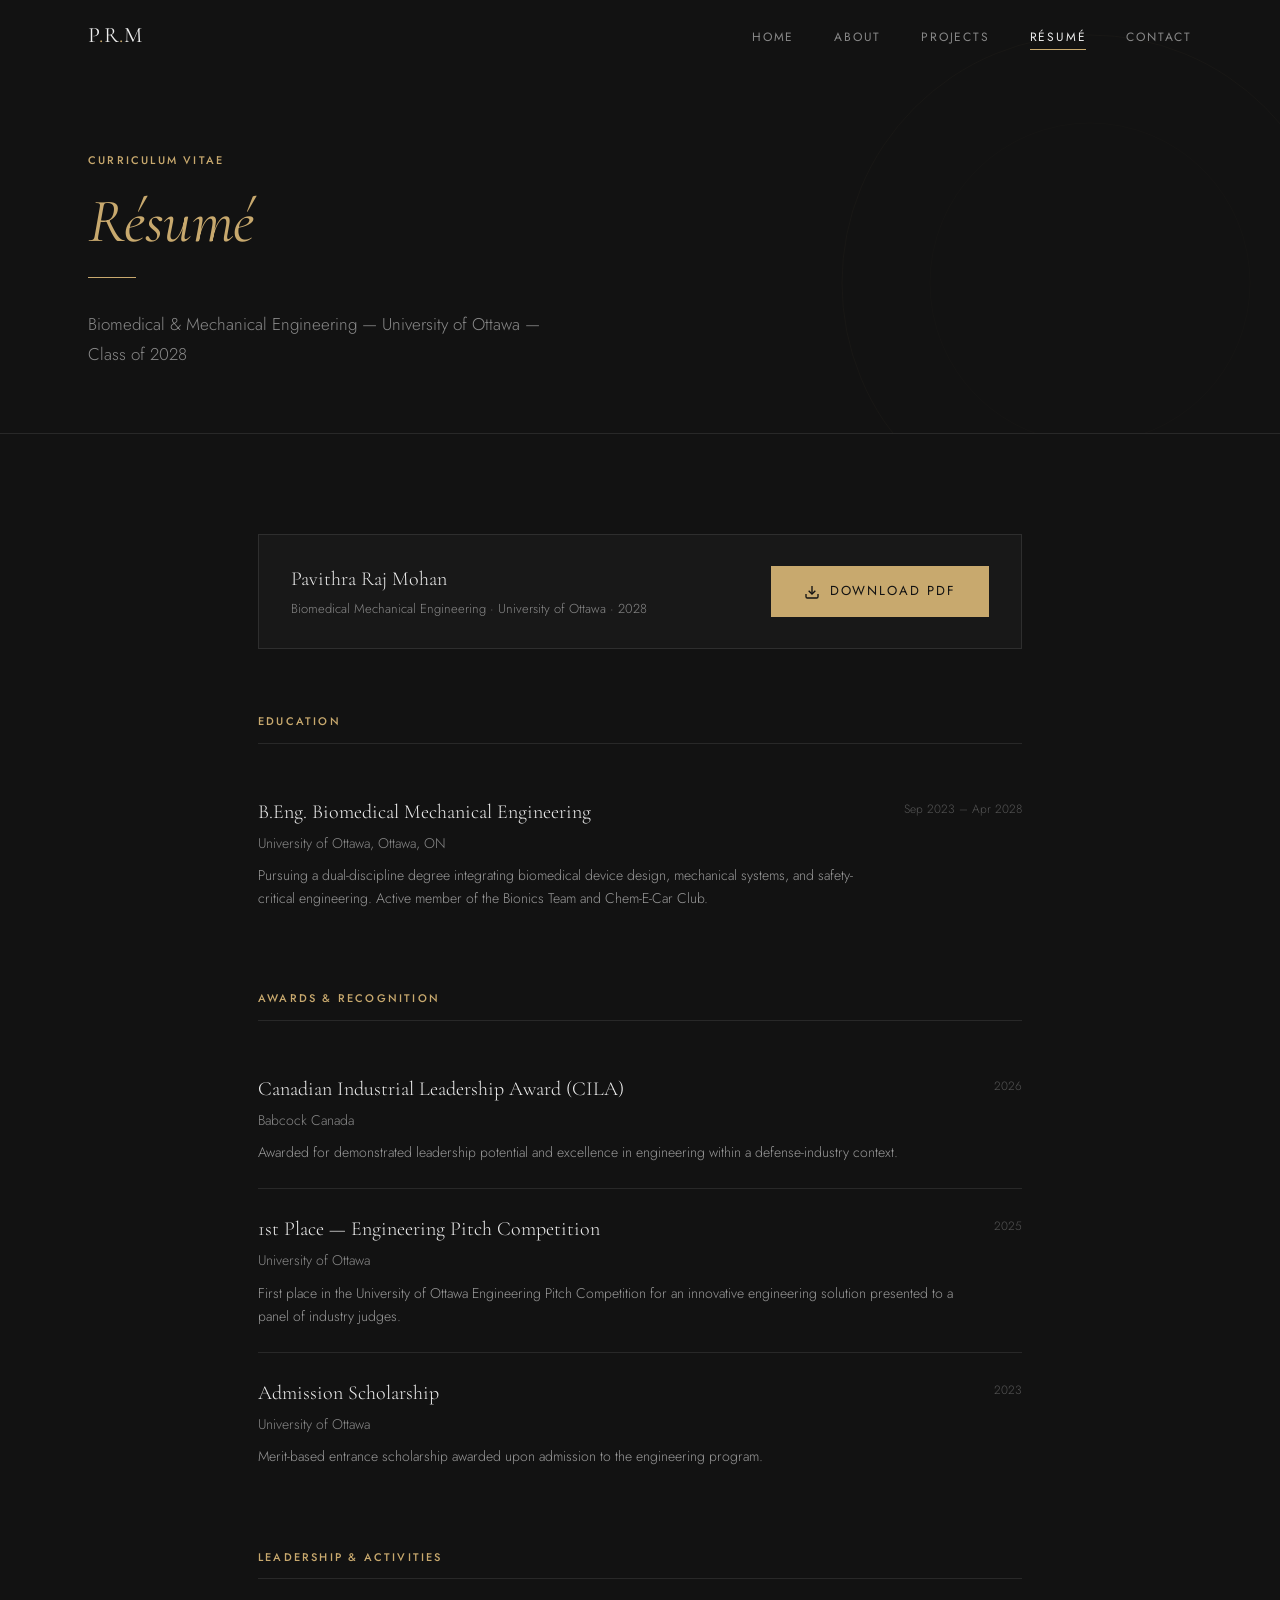
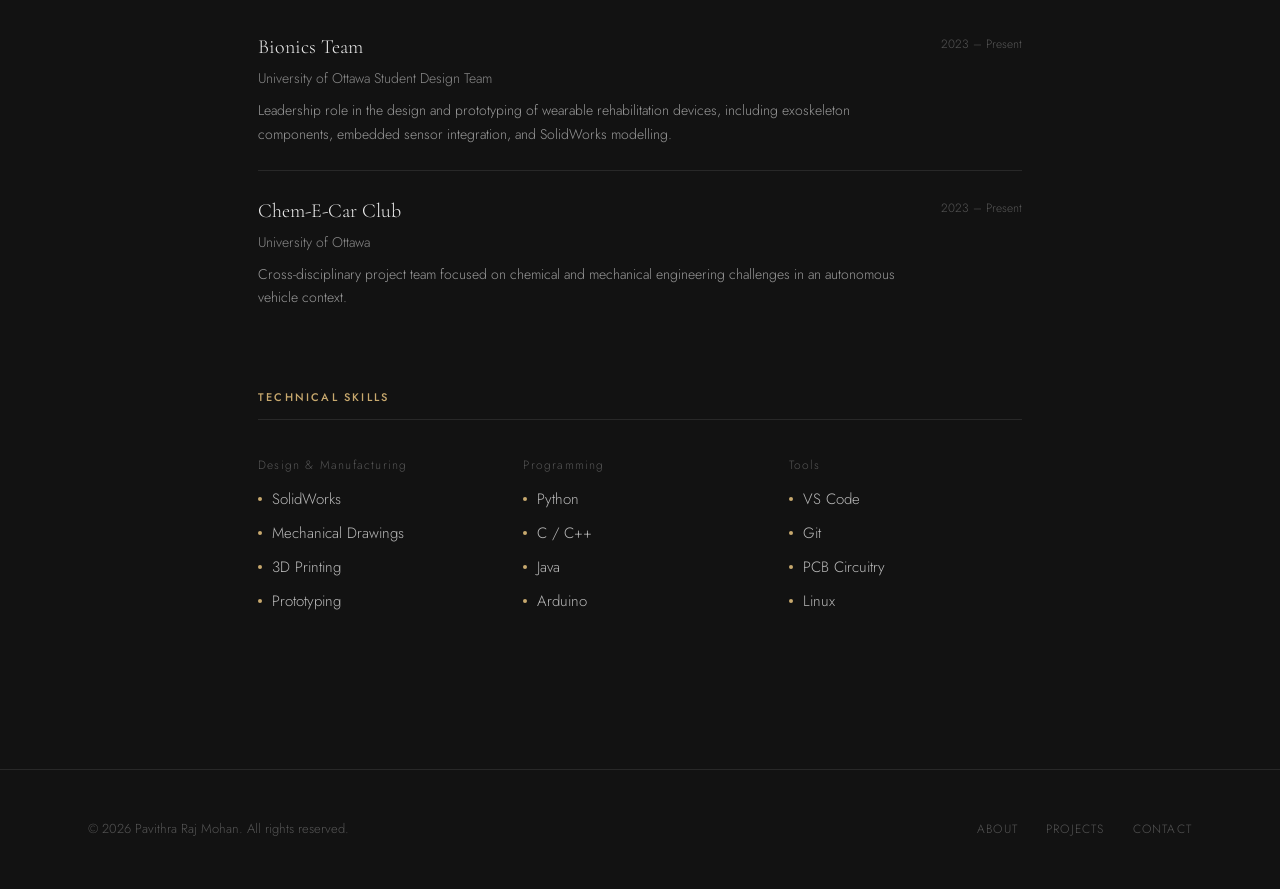
==== resume.html @ a262b807 "Initial portfolio upload" ====
<!DOCTYPE html>
<html lang="en">
<head>
  <meta charset="UTF-8" />
  <meta name="viewport" content="width=device-width, initial-scale=1.0" />
  <title>Résumé — Pavithra Raj Mohan</title>
  <meta name="description" content="Academic and professional résumé of Pavithra Raj Mohan, Biomedical Mechanical Engineering student." />
  <link rel="stylesheet" href="css/style.css" />
</head>
<body>

  <!-- ── Navigation ───────────────────────────────────────── -->
  <nav id="navbar">
    <div class="container nav-inner">
      <a href="index.html" class="nav-logo">P<span>.</span>R<span>.</span>M</a>
      <ul class="nav-links">
        <li><a href="index.html">Home</a></li>
        <li><a href="about.html">About</a></li>
        <li><a href="projects.html">Projects</a></li>
        <li><a href="resume.html">Résumé</a></li>
        <li><a href="contact.html">Contact</a></li>
      </ul>
      <button class="nav-toggle" id="navToggle" aria-label="Toggle menu">
        <span></span><span></span><span></span>
      </button>
    </div>
  </nav>

  <!-- ── Page Header ──────────────────────────────────────── -->
  <header class="page-header">
    <div class="page-header-bg">
      <svg style="width:500px;height:500px;right:-60px;bottom:-100px;" viewBox="0 0 500 500" fill="none" xmlns="http://www.w3.org/2000/svg">
        <circle cx="250" cy="250" r="248" stroke="#C8A96E" stroke-width="1"/>
        <circle cx="250" cy="250" r="160" stroke="#C8A96E" stroke-width="0.5"/>
      </svg>
    </div>
    <div class="container">
      <div class="label" style="margin-bottom:16px;">Curriculum Vitae</div>
      <h1><em style="font-style:italic;color:var(--accent);">Résumé</em></h1>
      <div class="divider"></div>
      <p style="max-width:480px;color:var(--text-muted);">
        Biomedical &amp; Mechanical Engineering — University of Ottawa — Class of 2028
      </p>
    </div>
  </header>

  <!-- ── Resume Content ───────────────────────────────────── -->
  <section class="section">
    <div class="container" style="max-width:860px;">

      <!-- Download Button -->
      <div class="resume-download-bar fade-up">
        <div>
          <div style="font-family:var(--serif);font-size:20px;margin-bottom:4px;">Pavithra Raj Mohan</div>
          <div style="font-size:13px;color:var(--text-muted);">Biomedical Mechanical Engineering · University of Ottawa · 2028</div>
        </div>
        <a href="assets/resume.pdf" class="btn btn--accent" download>
          <svg width="16" height="16" viewBox="0 0 24 24" fill="none" stroke="currentColor" stroke-width="2">
            <path d="M21 15v4a2 2 0 01-2 2H5a2 2 0 01-2-2v-4"/><polyline points="7 10 12 15 17 10"/><line x1="12" y1="15" x2="12" y2="3"/>
          </svg>
          <span>Download PDF</span>
        </a>
      </div>

      <!-- Education -->
      <div class="resume-section fade-up">
        <div class="resume-section-title">Education</div>
        <div class="resume-entry">
          <div>
            <div class="resume-entry-title">B.Eng. Biomedical Mechanical Engineering</div>
            <div class="resume-entry-org">University of Ottawa, Ottawa, ON</div>
            <div class="resume-entry-desc">
              Pursuing a dual-discipline degree integrating biomedical device design, mechanical systems,
              and safety-critical engineering. Active member of the Bionics Team and Chem-E-Car Club.
            </div>
          </div>
          <div class="resume-date">Sep 2023 &ndash; Apr 2028</div>
        </div>
      </div>

      <!-- Awards -->
      <div class="resume-section fade-up">
        <div class="resume-section-title">Awards &amp; Recognition</div>
        <div class="resume-entry">
          <div>
            <div class="resume-entry-title">Canadian Industrial Leadership Award (CILA)</div>
            <div class="resume-entry-org">Babcock Canada</div>
            <div class="resume-entry-desc">
              Awarded for demonstrated leadership potential and excellence in engineering within a
              defense-industry context.
            </div>
          </div>
          <div class="resume-date">2026</div>
        </div>
        <div class="resume-entry">
          <div>
            <div class="resume-entry-title">1st Place — Engineering Pitch Competition</div>
            <div class="resume-entry-org">University of Ottawa</div>
            <div class="resume-entry-desc">
              First place in the University of Ottawa Engineering Pitch Competition for an innovative
              engineering solution presented to a panel of industry judges.
            </div>
          </div>
          <div class="resume-date">2025</div>
        </div>
        <div class="resume-entry">
          <div>
            <div class="resume-entry-title">Admission Scholarship</div>
            <div class="resume-entry-org">University of Ottawa</div>
            <div class="resume-entry-desc">Merit-based entrance scholarship awarded upon admission to the engineering program.</div>
          </div>
          <div class="resume-date">2023</div>
        </div>
      </div>

      <!-- Leadership & Activities -->
      <div class="resume-section fade-up">
        <div class="resume-section-title">Leadership &amp; Activities</div>
        <div class="resume-entry">
          <div>
            <div class="resume-entry-title">Bionics Team</div>
            <div class="resume-entry-org">University of Ottawa Student Design Team</div>
            <div class="resume-entry-desc">
              Leadership role in the design and prototyping of wearable rehabilitation devices, including
              exoskeleton components, embedded sensor integration, and SolidWorks modelling.
            </div>
          </div>
          <div class="resume-date">2023 &ndash; Present</div>
        </div>
        <div class="resume-entry">
          <div>
            <div class="resume-entry-title">Chem-E-Car Club</div>
            <div class="resume-entry-org">University of Ottawa</div>
            <div class="resume-entry-desc">
              Cross-disciplinary project team focused on chemical and mechanical engineering challenges
              in an autonomous vehicle context.
            </div>
          </div>
          <div class="resume-date">2023 &ndash; Present</div>
        </div>
      </div>

      <!-- Skills -->
      <div class="resume-section fade-up">
        <div class="resume-section-title">Technical Skills</div>
        <div style="display:grid;grid-template-columns:repeat(3,1fr);gap:32px;padding-top:8px;">
          <div>
            <div style="font-size:12px;color:var(--text-dim);letter-spacing:0.1em;margin-bottom:12px;">Design &amp; Manufacturing</div>
            <ul class="skill-list">
              <li>SolidWorks</li>
              <li>Mechanical Drawings</li>
              <li>3D Printing</li>
              <li>Prototyping</li>
            </ul>
          </div>
          <div>
            <div style="font-size:12px;color:var(--text-dim);letter-spacing:0.1em;margin-bottom:12px;">Programming</div>
            <ul class="skill-list">
              <li>Python</li>
              <li>C / C++</li>
              <li>Java</li>
              <li>Arduino</li>
            </ul>
          </div>
          <div>
            <div style="font-size:12px;color:var(--text-dim);letter-spacing:0.1em;margin-bottom:12px;">Tools</div>
            <ul class="skill-list">
              <li>VS Code</li>
              <li>Git</li>
              <li>PCB Circuitry</li>
              <li>Linux</li>
            </ul>
          </div>
        </div>
      </div>

    </div>
  </section>

  <!-- ── Footer ────────────────────────────────────────────── -->
  <footer>
    <div class="container footer-inner">
      <p class="footer-copy">&copy; 2026 Pavithra Raj Mohan. All rights reserved.</p>
      <div class="footer-links">
        <a href="about.html">About</a>
        <a href="projects.html">Projects</a>
        <a href="contact.html">Contact</a>
      </div>
    </div>
  </footer>

  <button id="back-to-top" aria-label="Back to top">&#8593;</button>
  <script src="js/main.js"></script>
</body>
</html>
---- css/style.css ----
/* ============================================================
   PAVITHRA RAJ MOHAN — ENGINEERING PORTFOLIO
   Style: Refined Academic / Ivy League Professional
   ============================================================ */

/* ── Imports ─────────────────────────────────────────────── */
@import url('https://fonts.googleapis.com/css2?family=Cormorant+Garamond:ital,wght@0,300;0,400;0,500;0,600;1,300;1,400&family=Jost:wght@300;400;500&display=swap');

/* ── Variables ───────────────────────────────────────────── */
:root {
  --bg:           #121212;
  --bg-secondary: #1a1a1a;
  --bg-card:      #181818;
  --border:       rgba(237,237,237,0.1);
  --text:         #EDEDED;
  --text-muted:   #888888;
  --text-dim:     #555555;
  --accent:       #C8A96E;
  --accent-light: rgba(200,169,110,0.12);
  --accent-glow:  rgba(200,169,110,0.25);
  --white:        #EDEDED;

  --serif:        'Cormorant Garamond', Georgia, serif;
  --sans:         'Jost', 'Helvetica Neue', sans-serif;

  --nav-h:        72px;
  --max-w:        1200px;
  --text-max:     700px;

  --ease:         cubic-bezier(0.25, 0.46, 0.45, 0.94);
  --ease-out:     cubic-bezier(0.0, 0.0, 0.2, 1);
}

/* ── Reset ───────────────────────────────────────────────── */
*, *::before, *::after { box-sizing: border-box; margin: 0; padding: 0; }

html {
  scroll-behavior: smooth;
  font-size: 16px;
}

body {
  background-color: var(--bg);
  color: var(--text);
  font-family: var(--sans);
  font-weight: 300;
  line-height: 1.6;
  overflow-x: hidden;
  -webkit-font-smoothing: antialiased;
}

img { display: block; max-width: 100%; }
a  { color: inherit; text-decoration: none; }

/* ── Typography ──────────────────────────────────────────── */
h1, h2, h3, h4 {
  font-family: var(--serif);
  font-weight: 400;
  line-height: 1.15;
  letter-spacing: -0.01em;
}
h1 { font-size: clamp(42px, 6vw, 62px); }
h2 { font-size: clamp(30px, 4vw, 42px); }
h3 { font-size: clamp(22px, 3vw, 28px); }
h4 { font-size: 20px; }

p { font-size: 17px; line-height: 1.75; color: #c8c8c8; }

.label {
  font-family: var(--sans);
  font-size: 11px;
  font-weight: 500;
  letter-spacing: 0.2em;
  text-transform: uppercase;
  color: var(--accent);
}

/* ── Containers ──────────────────────────────────────────── */
.container {
  width: 100%;
  max-width: var(--max-w);
  margin: 0 auto;
  padding: 0 48px;
}

.section {
  padding: 100px 0;
}

.section--sm {
  padding: 64px 0;
}

/* ── Divider ─────────────────────────────────────────────── */
.divider {
  width: 48px;
  height: 1px;
  background: var(--accent);
  margin: 20px 0 32px;
}

/* ── Buttons ─────────────────────────────────────────────── */
.btn {
  display: inline-flex;
  align-items: center;
  gap: 10px;
  font-family: var(--sans);
  font-size: 13px;
  font-weight: 400;
  letter-spacing: 0.15em;
  text-transform: uppercase;
  padding: 14px 32px;
  border: 1px solid var(--border);
  background: transparent;
  color: var(--text);
  cursor: pointer;
  transition: all 0.3s var(--ease);
  position: relative;
  overflow: hidden;
}

.btn::after {
  content: '';
  position: absolute;
  inset: 0;
  background: var(--accent);
  transform: scaleX(0);
  transform-origin: left;
  transition: transform 0.3s var(--ease);
  z-index: 0;
}

.btn:hover::after { transform: scaleX(1); }
.btn span, .btn svg { position: relative; z-index: 1; }
.btn:hover { border-color: var(--accent); color: #121212; }

.btn--accent {
  background: var(--accent);
  border-color: var(--accent);
  color: #121212;
}

.btn--accent::after { background: #a07d3e; }
.btn--accent:hover  { color: #121212; }

/* ── Navigation ──────────────────────────────────────────── */
#navbar {
  position: fixed;
  top: 0; left: 0; right: 0;
  height: var(--nav-h);
  z-index: 1000;
  display: flex;
  align-items: center;
  transition: background 0.4s var(--ease), box-shadow 0.4s var(--ease);
}

#navbar.scrolled {
  background: rgba(18,18,18,0.97);
  backdrop-filter: blur(12px);
  box-shadow: 0 1px 0 var(--border);
}

.nav-inner {
  display: flex;
  align-items: center;
  justify-content: space-between;
  width: 100%;
}

.nav-logo {
  font-family: var(--serif);
  font-size: 22px;
  font-weight: 400;
  letter-spacing: 0.02em;
  color: var(--text);
}

.nav-logo span { color: var(--accent); }

.nav-links {
  display: flex;
  align-items: center;
  gap: 40px;
  list-style: none;
}

.nav-links a {
  font-size: 12px;
  font-weight: 400;
  letter-spacing: 0.15em;
  text-transform: uppercase;
  color: var(--text-muted);
  transition: color 0.25s;
  position: relative;
}

.nav-links a::after {
  content: '';
  position: absolute;
  bottom: -4px; left: 0;
  width: 0; height: 1px;
  background: var(--accent);
  transition: width 0.3s var(--ease);
}

.nav-links a:hover, .nav-links a.active {
  color: var(--text);
}

.nav-links a:hover::after, .nav-links a.active::after {
  width: 100%;
}

.nav-toggle {
  display: none;
  flex-direction: column;
  gap: 5px;
  cursor: pointer;
  padding: 4px;
}

.nav-toggle span {
  display: block;
  width: 24px; height: 1px;
  background: var(--text);
  transition: all 0.3s;
}

/* ── Hero ────────────────────────────────────────────────── */
.hero {
  position: relative;
  min-height: 100vh;
  display: flex;
  align-items: center;
  overflow: hidden;
}

.hero-bg {
  position: absolute;
  inset: 0;
  pointer-events: none;
  z-index: 0;
  overflow: hidden;
}

.hero-bg svg {
  position: absolute;
  opacity: 0.03;
}

.hero-bg .circle-lg {
  width: 800px; height: 800px;
  right: -200px; top: -200px;
}

.hero-bg .circle-sm {
  width: 400px; height: 400px;
  left: 10%; bottom: 5%;
}

.hero-bg .lines {
  width: 100%; height: 100%;
  top: 0; left: 0;
}

.hero-content {
  position: relative;
  z-index: 1;
  padding-top: calc(var(--nav-h) + 40px);
}

.hero-eyebrow {
  display: flex;
  align-items: center;
  gap: 16px;
  margin-bottom: 28px;
}

.hero-eyebrow-line {
  width: 40px; height: 1px;
  background: var(--accent);
}

.hero h1 {
  max-width: 820px;
  margin-bottom: 28px;
  font-weight: 300;
}

.hero h1 em {
  font-style: italic;
  color: var(--accent);
}

.hero-tagline {
  font-family: var(--sans);
  font-size: 16px;
  font-weight: 300;
  color: var(--text-muted);
  max-width: 560px;
  line-height: 1.7;
  margin-bottom: 48px;
  letter-spacing: 0.02em;
}

.hero-cta {
  display: flex;
  gap: 16px;
  flex-wrap: wrap;
}

.hero-scroll {
  position: absolute;
  bottom: 48px;
  left: 50%;
  transform: translateX(-50%);
  display: flex;
  flex-direction: column;
  align-items: center;
  gap: 8px;
  color: var(--text-dim);
  font-size: 11px;
  letter-spacing: 0.15em;
  text-transform: uppercase;
  z-index: 1;
  animation: scrollBob 2.5s ease-in-out infinite;
}

.hero-scroll::after {
  content: '';
  width: 1px;
  height: 40px;
  background: linear-gradient(to bottom, var(--text-dim), transparent);
}

@keyframes scrollBob {
  0%, 100% { transform: translateX(-50%) translateY(0); }
  50%       { transform: translateX(-50%) translateY(6px); }
}

/* ── Section Headers ─────────────────────────────────────── */
.section-header {
  margin-bottom: 64px;
}

.section-header .label {
  display: flex;
  align-items: center;
  gap: 12px;
  margin-bottom: 20px;
}

.section-header .label::before {
  content: '';
  display: block;
  width: 24px; height: 1px;
  background: var(--accent);
}

/* ── About Preview (on homepage) ─────────────────────────── */
.about-preview {
  display: grid;
  grid-template-columns: 1fr 1fr;
  gap: 80px;
  align-items: start;
}

.about-preview-text p + p { margin-top: 20px; }

.stat-grid {
  display: grid;
  grid-template-columns: 1fr 1fr;
  gap: 2px;
  border: 1px solid var(--border);
}

.stat-item {
  padding: 28px 24px;
  background: var(--bg-card);
  border: 1px solid var(--border);
  transition: background 0.3s;
}

.stat-item:hover { background: var(--bg-secondary); }

.stat-number {
  font-family: var(--serif);
  font-size: 42px;
  font-weight: 300;
  color: var(--accent);
  line-height: 1;
  margin-bottom: 8px;
}

.stat-label {
  font-size: 12px;
  color: var(--text-muted);
  letter-spacing: 0.08em;
}

/* ── Project Grid ────────────────────────────────────────── */
.project-grid {
  display: grid;
  grid-template-columns: repeat(4, 1fr);
  gap: 2px;
}

.project-card {
  background: var(--bg-card);
  border: 1px solid var(--border);
  overflow: hidden;
  position: relative;
  transition: transform 0.4s var(--ease), box-shadow 0.4s var(--ease);
  display: flex;
  flex-direction: column;
}

.project-card:hover {
  transform: translateY(-6px);
  box-shadow: 0 24px 48px rgba(0,0,0,0.5), 0 0 0 1px var(--accent);
  z-index: 2;
}

.project-card-img {
  width: 100%;
  aspect-ratio: 4/3;
  overflow: hidden;
  background: var(--bg-secondary);
}

.project-card-img img {
  width: 100%;
  height: 100%;
  object-fit: cover;
  transition: transform 0.6s var(--ease);
  filter: brightness(0.8);
}

.project-card:hover .project-card-img img {
  transform: scale(1.05);
  filter: brightness(0.9);
}

.project-card-body {
  padding: 24px;
  flex: 1;
  display: flex;
  flex-direction: column;
}

.project-card-tag {
  font-size: 10px;
  letter-spacing: 0.18em;
  text-transform: uppercase;
  color: var(--accent);
  margin-bottom: 10px;
}

.project-card h3 {
  font-size: 20px;
  margin-bottom: 10px;
}

.project-card p {
  font-size: 14px;
  color: var(--text-muted);
  line-height: 1.6;
  flex: 1;
}

.project-card-link {
  display: inline-flex;
  align-items: center;
  gap: 8px;
  margin-top: 20px;
  font-size: 12px;
  letter-spacing: 0.12em;
  text-transform: uppercase;
  color: var(--accent);
  transition: gap 0.25s;
}

.project-card-link:hover { gap: 14px; }

/* ── Skills Page ─────────────────────────────────────────── */
.skills-columns {
  display: grid;
  grid-template-columns: repeat(3, 1fr);
  gap: 48px 64px;
}

.skill-group-title {
  font-family: var(--sans);
  font-size: 11px;
  font-weight: 500;
  letter-spacing: 0.2em;
  text-transform: uppercase;
  color: var(--accent);
  margin-bottom: 20px;
  padding-bottom: 12px;
  border-bottom: 1px solid var(--border);
}

.skill-list {
  list-style: none;
  display: flex;
  flex-direction: column;
  gap: 10px;
}

.skill-list li {
  font-size: 15px;
  color: #b8b8b8;
  display: flex;
  align-items: center;
  gap: 10px;
}

.skill-list li::before {
  content: '';
  width: 4px; height: 4px;
  background: var(--accent);
  border-radius: 50%;
  flex-shrink: 0;
}

/* ── About Page ──────────────────────────────────────────── */
.about-grid {
  display: grid;
  grid-template-columns: 1fr 340px;
  gap: 80px;
  align-items: start;
}

.about-main p + p { margin-top: 22px; }

.sidebar-card {
  background: var(--bg-card);
  border: 1px solid var(--border);
  padding: 32px;
  position: sticky;
  top: calc(var(--nav-h) + 32px);
}

.sidebar-card h4 {
  font-size: 16px;
  margin-bottom: 16px;
  padding-bottom: 16px;
  border-bottom: 1px solid var(--border);
}

.education-item { margin-bottom: 24px; }
.education-item:last-child { margin-bottom: 0; }

.education-degree {
  font-family: var(--serif);
  font-size: 17px;
  margin-bottom: 4px;
}

.education-school {
  font-size: 14px;
  color: var(--text-muted);
}

.education-date {
  font-size: 12px;
  color: var(--text-dim);
  margin-top: 4px;
}

.award-item {
  display: flex;
  gap: 12px;
  align-items: flex-start;
  margin-bottom: 16px;
  padding-bottom: 16px;
  border-bottom: 1px solid var(--border);
}

.award-item:last-child {
  margin-bottom: 0;
  padding-bottom: 0;
  border-bottom: none;
}

.award-icon {
  width: 20px; height: 20px;
  color: var(--accent);
  flex-shrink: 0;
  margin-top: 2px;
}

.award-text {
  font-size: 14px;
  color: #b8b8b8;
  line-height: 1.5;
}

/* ── Resume Page ─────────────────────────────────────────── */
.resume-download-bar {
  display: flex;
  align-items: center;
  justify-content: space-between;
  padding: 28px 32px;
  background: var(--bg-card);
  border: 1px solid var(--border);
  margin-bottom: 64px;
}

.resume-section { margin-bottom: 56px; }

.resume-section-title {
  font-family: var(--sans);
  font-size: 11px;
  font-weight: 500;
  letter-spacing: 0.2em;
  text-transform: uppercase;
  color: var(--accent);
  margin-bottom: 28px;
  padding-bottom: 12px;
  border-bottom: 1px solid var(--border);
}

.resume-entry {
  display: grid;
  grid-template-columns: 1fr auto;
  gap: 16px;
  padding: 24px 0;
  border-bottom: 1px solid var(--border);
  align-items: start;
}

.resume-entry:first-child { border-top: none; padding-top: 0; }
.resume-entry:last-child  { border-bottom: none; }

.resume-entry-title {
  font-family: var(--serif);
  font-size: 20px;
  margin-bottom: 4px;
}

.resume-entry-org {
  font-size: 14px;
  color: var(--text-muted);
  margin-bottom: 10px;
}

.resume-entry-desc {
  font-size: 14px;
  color: #999;
  line-height: 1.65;
}

.resume-date {
  font-size: 12px;
  color: var(--text-dim);
  text-align: right;
  white-space: nowrap;
  padding-top: 4px;
}

/* ── Contact Page ────────────────────────────────────────── */
.contact-layout {
  display: grid;
  grid-template-columns: 1fr 1fr;
  gap: 80px;
  align-items: start;
}

.contact-info-item {
  display: flex;
  align-items: flex-start;
  gap: 16px;
  padding: 20px 0;
  border-bottom: 1px solid var(--border);
}

.contact-info-item:last-child { border-bottom: none; }

.contact-info-icon {
  width: 18px; height: 18px;
  color: var(--accent);
  flex-shrink: 0;
  margin-top: 2px;
}

.contact-info-label {
  font-size: 11px;
  letter-spacing: 0.15em;
  text-transform: uppercase;
  color: var(--text-dim);
  margin-bottom: 4px;
}

.contact-info-value {
  font-family: var(--serif);
  font-size: 18px;
  color: var(--text);
}

.contact-form {
  display: flex;
  flex-direction: column;
  gap: 20px;
}

.form-group { display: flex; flex-direction: column; gap: 8px; }

.form-label {
  font-size: 11px;
  letter-spacing: 0.15em;
  text-transform: uppercase;
  color: var(--text-dim);
}

.form-input, .form-textarea {
  background: var(--bg-card);
  border: 1px solid var(--border);
  color: var(--text);
  font-family: var(--sans);
  font-size: 15px;
  font-weight: 300;
  padding: 14px 18px;
  transition: border-color 0.25s;
  outline: none;
  width: 100%;
}

.form-input:focus, .form-textarea:focus {
  border-color: var(--accent);
}

.form-textarea {
  resize: vertical;
  min-height: 140px;
}

/* ── Project Detail Page ─────────────────────────────────── */
.project-hero {
  padding-top: calc(var(--nav-h) + 80px);
  padding-bottom: 64px;
  border-bottom: 1px solid var(--border);
}

.project-hero .label { margin-bottom: 20px; }

.project-hero h1 { margin-bottom: 20px; }

.project-meta {
  display: flex;
  gap: 32px;
  flex-wrap: wrap;
  margin-top: 28px;
}

.project-meta-item {
  display: flex;
  flex-direction: column;
  gap: 4px;
}

.project-meta-label {
  font-size: 10px;
  letter-spacing: 0.18em;
  text-transform: uppercase;
  color: var(--text-dim);
}

.project-meta-value {
  font-size: 14px;
  color: var(--text-muted);
}

.project-content {
  max-width: var(--text-max);
  margin: 0 auto;
  padding: 80px 48px;
}

.project-content h2 {
  font-size: 30px;
  margin-top: 60px;
  margin-bottom: 20px;
}

.project-content h2:first-child { margin-top: 0; }

.project-content p + p { margin-top: 16px; }

.project-content ul {
  list-style: none;
  margin: 16px 0;
  display: flex;
  flex-direction: column;
  gap: 10px;
}

.project-content ul li {
  font-size: 16px;
  color: #b8b8b8;
  display: flex;
  align-items: flex-start;
  gap: 12px;
  line-height: 1.6;
}

.project-content ul li::before {
  content: '';
  width: 4px; height: 4px;
  background: var(--accent);
  border-radius: 50%;
  flex-shrink: 0;
  margin-top: 8px;
}

.project-image-block {
  width: 100%;
  aspect-ratio: 16/9;
  background: var(--bg-secondary);
  border: 1px solid var(--border);
  margin: 40px 0;
  display: flex;
  align-items: center;
  justify-content: center;
  color: var(--text-dim);
  font-size: 13px;
  letter-spacing: 0.1em;
  text-transform: uppercase;
}

.project-image-block img {
  width: 100%; height: 100%;
  object-fit: cover;
}

.tech-tags {
  display: flex;
  flex-wrap: wrap;
  gap: 8px;
  margin: 20px 0;
}

.tech-tag {
  padding: 6px 14px;
  border: 1px solid var(--border);
  font-size: 12px;
  letter-spacing: 0.1em;
  text-transform: uppercase;
  color: var(--text-muted);
  background: var(--bg-card);
  transition: border-color 0.25s, color 0.25s;
}

.tech-tag:hover {
  border-color: var(--accent);
  color: var(--accent);
}

.back-link {
  display: inline-flex;
  align-items: center;
  gap: 10px;
  font-size: 12px;
  letter-spacing: 0.15em;
  text-transform: uppercase;
  color: var(--accent);
  transition: gap 0.25s;
  margin-top: 60px;
}

.back-link:hover { gap: 16px; }

/* ── Page Header (inner pages) ───────────────────────────── */
.page-header {
  padding-top: calc(var(--nav-h) + 80px);
  padding-bottom: 64px;
  border-bottom: 1px solid var(--border);
  position: relative;
  overflow: hidden;
}

.page-header-bg {
  position: absolute;
  inset: 0;
  pointer-events: none;
  z-index: 0;
  overflow: hidden;
}

.page-header-bg svg {
  position: absolute;
  opacity: 0.03;
}

.page-header .container { position: relative; z-index: 1; }

/* ── Footer ──────────────────────────────────────────────── */
footer {
  padding: 48px 0;
  border-top: 1px solid var(--border);
  margin-top: auto;
}

.footer-inner {
  display: flex;
  align-items: center;
  justify-content: space-between;
}

.footer-copy {
  font-size: 13px;
  color: var(--text-dim);
}

.footer-links {
  display: flex;
  gap: 28px;
}

.footer-links a {
  font-size: 12px;
  letter-spacing: 0.1em;
  text-transform: uppercase;
  color: var(--text-dim);
  transition: color 0.25s;
}

.footer-links a:hover { color: var(--accent); }

/* ── Back to Top ─────────────────────────────────────────── */
#back-to-top {
  position: fixed;
  bottom: 40px;
  right: 40px;
  width: 44px; height: 44px;
  background: var(--bg-card);
  border: 1px solid var(--border);
  color: var(--accent);
  display: flex;
  align-items: center;
  justify-content: center;
  cursor: pointer;
  opacity: 0;
  transform: translateY(12px);
  transition: opacity 0.3s, transform 0.3s, background 0.25s;
  z-index: 900;
}

#back-to-top.visible {
  opacity: 1;
  transform: translateY(0);
}

#back-to-top:hover {
  background: var(--accent);
  color: #121212;
}

/* ── Fade-in animations ──────────────────────────────────── */
.fade-up {
  opacity: 0;
  transform: translateY(24px);
  transition: opacity 0.7s var(--ease-out), transform 0.7s var(--ease-out);
}

.fade-up.visible {
  opacity: 1;
  transform: translateY(0);
}

/* ── Responsive ──────────────────────────────────────────── */
@media (max-width: 1100px) {
  .project-grid { grid-template-columns: repeat(2, 1fr); }
  .about-grid   { grid-template-columns: 1fr; }
  .about-grid .sidebar-card { position: static; }
  .skills-columns { grid-template-columns: repeat(2, 1fr); }
}

@media (max-width: 900px) {
  .container { padding: 0 24px; }
  .about-preview { grid-template-columns: 1fr; gap: 48px; }
  .contact-layout { grid-template-columns: 1fr; }
  .resume-entry  { grid-template-columns: 1fr; }
  .resume-date   { text-align: left; }
  .footer-inner  { flex-direction: column; gap: 16px; text-align: center; }
}

@media (max-width: 700px) {
  .project-grid    { grid-template-columns: 1fr; }
  .skills-columns  { grid-template-columns: 1fr; }
  .stat-grid       { grid-template-columns: 1fr; }
  .nav-links       { display: none; }
  .nav-toggle      { display: flex; }
  .nav-links.open  {
    display: flex;
    flex-direction: column;
    position: absolute;
    top: var(--nav-h); left: 0; right: 0;
    background: rgba(18,18,18,0.98);
    padding: 24px;
    gap: 20px;
    border-bottom: 1px solid var(--border);
  }
  .project-content { padding: 60px 24px; }
  #back-to-top { bottom: 20px; right: 20px; }
}
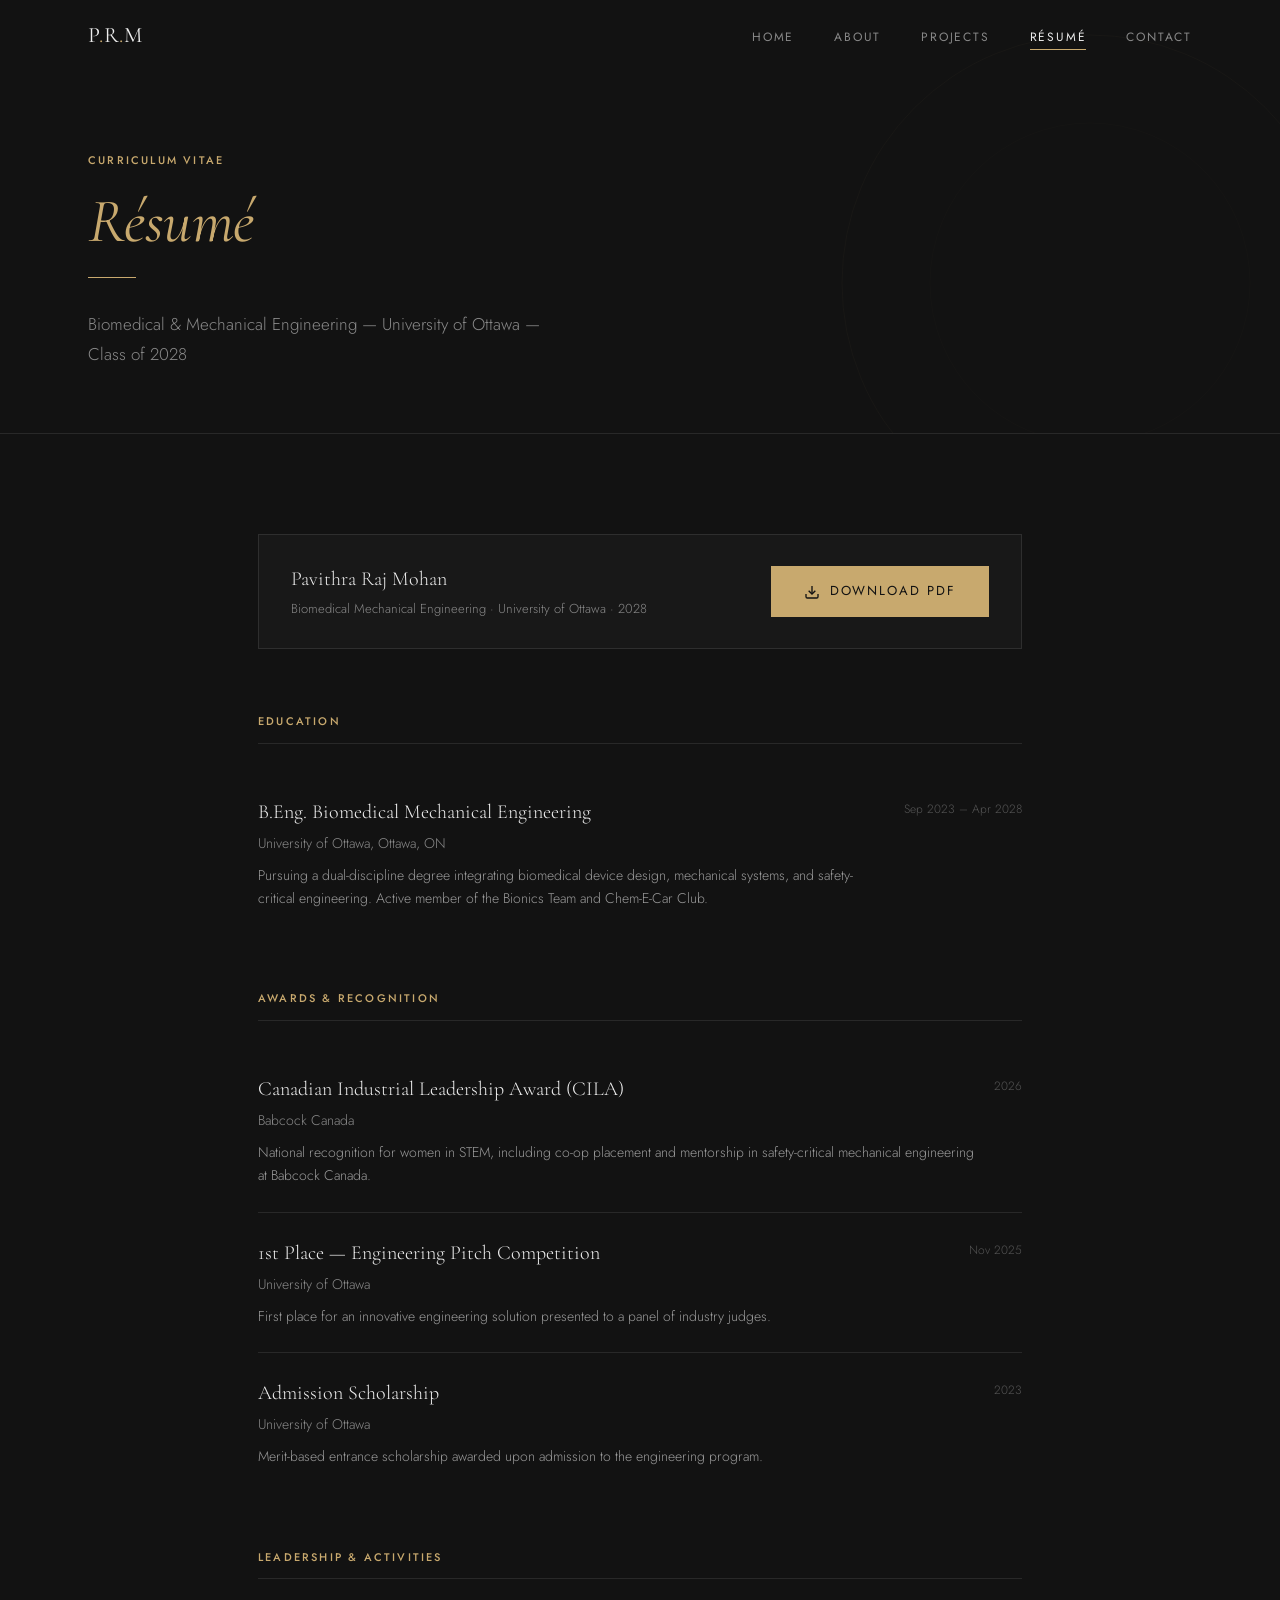
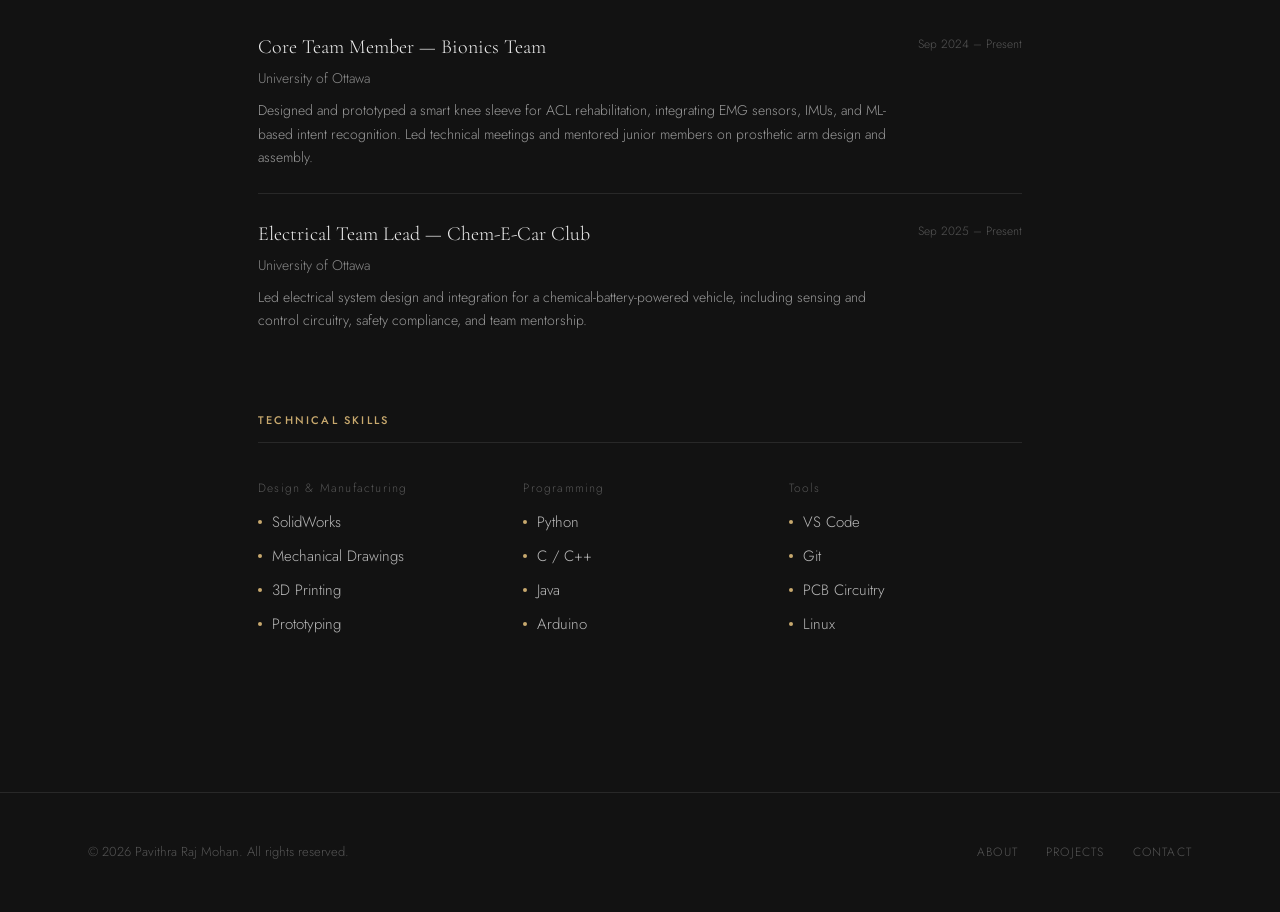
==== commit b6bc70bf: "fixed resume section" ====
--- a/resume.html
+++ b/resume.html
@@ -86,8 +86,8 @@
             <div class="resume-entry-title">Canadian Industrial Leadership Award (CILA)</div>
             <div class="resume-entry-org">Babcock Canada</div>
             <div class="resume-entry-desc">
-              Awarded for demonstrated leadership potential and excellence in engineering within a
-              defense-industry context.
+              National recognition for women in STEM, including co-op placement and mentorship in
+              safety-critical mechanical engineering at Babcock Canada.
             </div>
           </div>
           <div class="resume-date">2026</div>
@@ -97,11 +97,10 @@
             <div class="resume-entry-title">1st Place — Engineering Pitch Competition</div>
             <div class="resume-entry-org">University of Ottawa</div>
             <div class="resume-entry-desc">
-              First place in the University of Ottawa Engineering Pitch Competition for an innovative
-              engineering solution presented to a panel of industry judges.
+              First place for an innovative engineering solution presented to a panel of industry judges.
             </div>
           </div>
-          <div class="resume-date">2025</div>
+          <div class="resume-date">Nov 2025</div>
         </div>
         <div class="resume-entry">
           <div>
@@ -118,25 +117,26 @@
         <div class="resume-section-title">Leadership &amp; Activities</div>
         <div class="resume-entry">
           <div>
-            <div class="resume-entry-title">Bionics Team</div>
-            <div class="resume-entry-org">University of Ottawa Student Design Team</div>
+            <div class="resume-entry-title">Core Team Member — Bionics Team</div>
+            <div class="resume-entry-org">University of Ottawa</div>
             <div class="resume-entry-desc">
-              Leadership role in the design and prototyping of wearable rehabilitation devices, including
-              exoskeleton components, embedded sensor integration, and SolidWorks modelling.
+              Designed and prototyped a smart knee sleeve for ACL rehabilitation, integrating EMG sensors,
+              IMUs, and ML-based intent recognition. Led technical meetings and mentored junior members
+              on prosthetic arm design and assembly.
             </div>
           </div>
-          <div class="resume-date">2023 &ndash; Present</div>
+          <div class="resume-date">Sep 2024 &ndash; Present</div>
         </div>
         <div class="resume-entry">
           <div>
-            <div class="resume-entry-title">Chem-E-Car Club</div>
+            <div class="resume-entry-title">Electrical Team Lead — Chem-E-Car Club</div>
             <div class="resume-entry-org">University of Ottawa</div>
             <div class="resume-entry-desc">
-              Cross-disciplinary project team focused on chemical and mechanical engineering challenges
-              in an autonomous vehicle context.
+              Led electrical system design and integration for a chemical-battery-powered vehicle,
+              including sensing and control circuitry, safety compliance, and team mentorship.
             </div>
           </div>
-          <div class="resume-date">2023 &ndash; Present</div>
+          <div class="resume-date">Sep 2025 &ndash; Present</div>
         </div>
       </div>
 
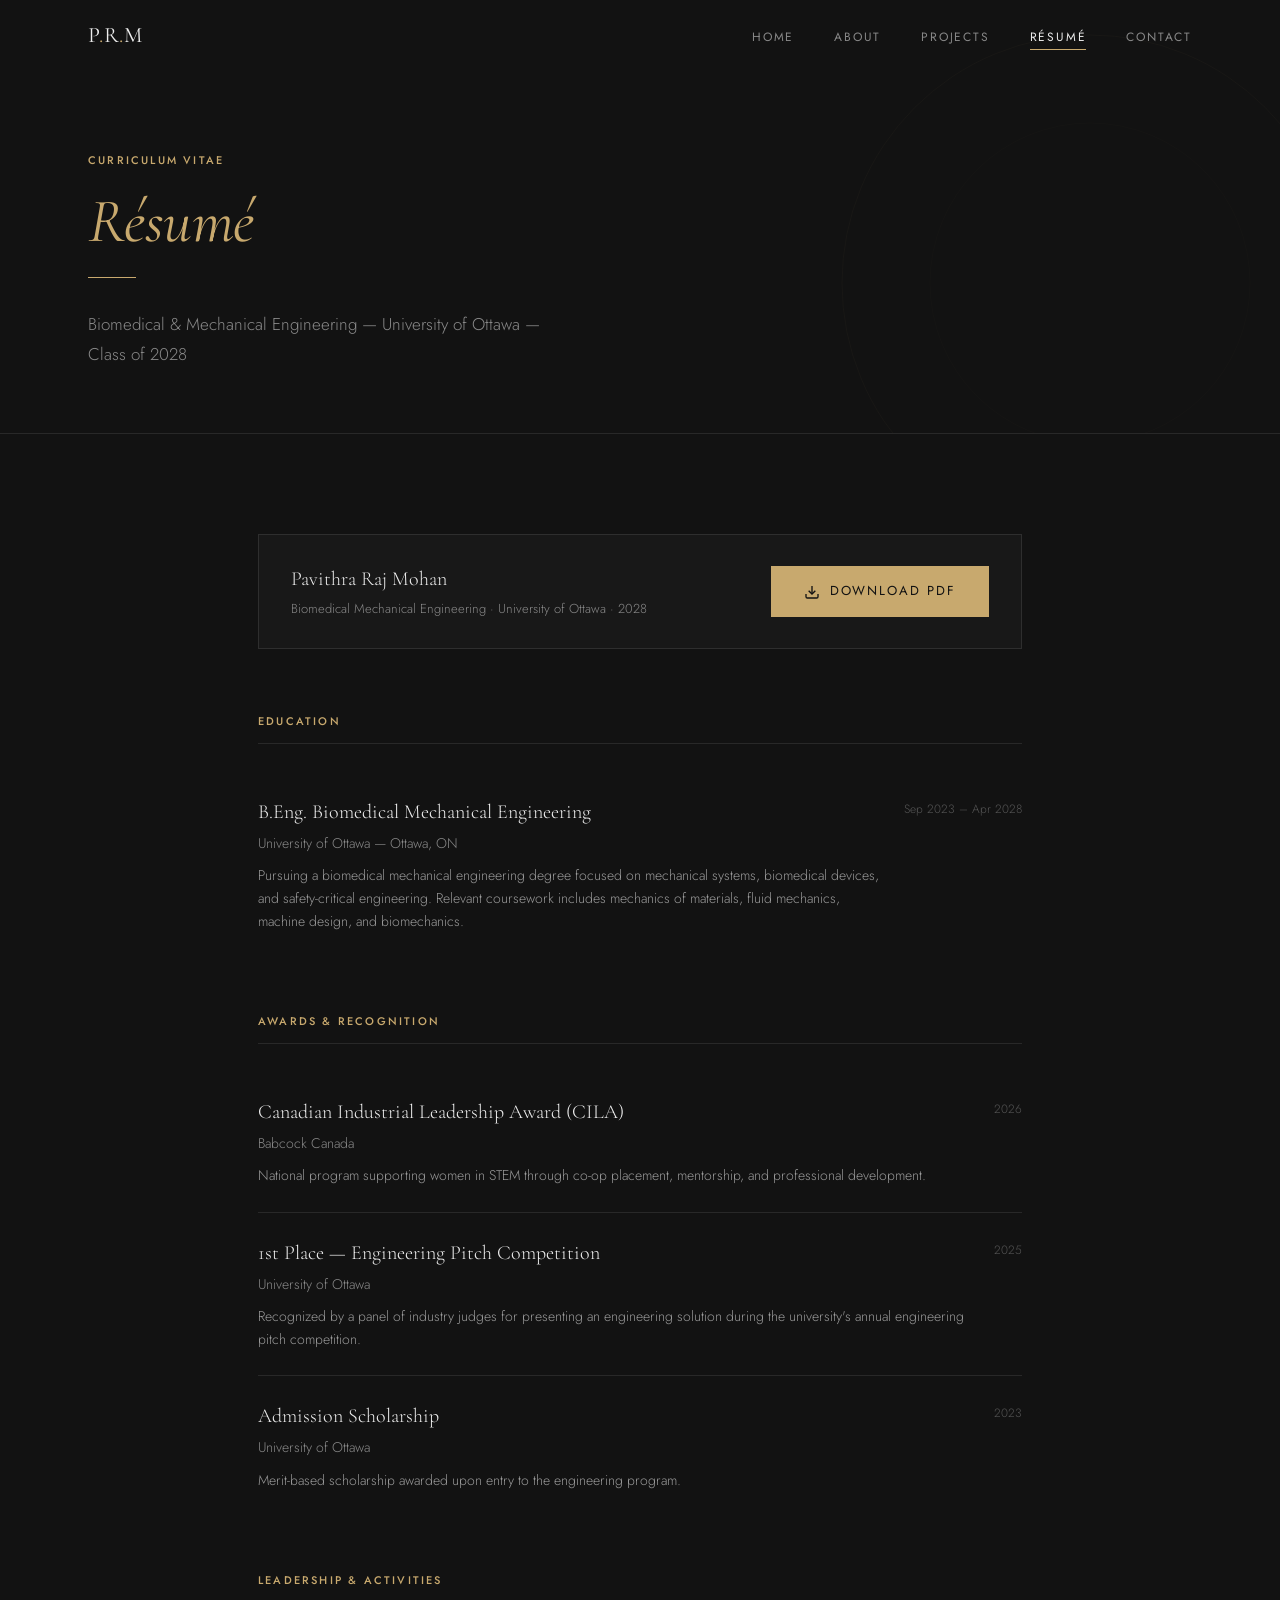
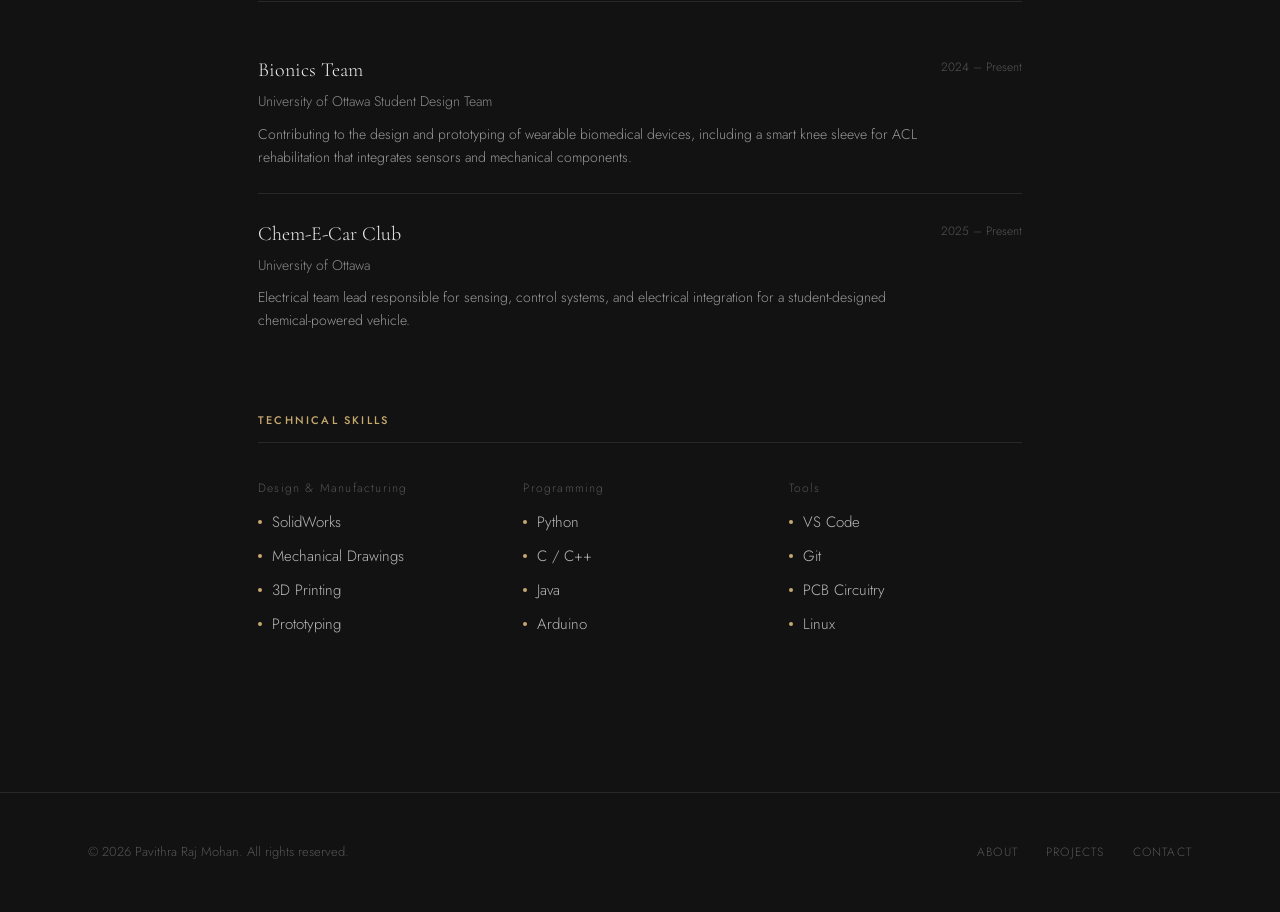
==== commit e18fff1e: "more resume update" ====
--- a/resume.html
+++ b/resume.html
@@ -68,10 +68,11 @@
         <div class="resume-entry">
           <div>
             <div class="resume-entry-title">B.Eng. Biomedical Mechanical Engineering</div>
-            <div class="resume-entry-org">University of Ottawa, Ottawa, ON</div>
+            <div class="resume-entry-org">University of Ottawa &mdash; Ottawa, ON</div>
             <div class="resume-entry-desc">
-              Pursuing a dual-discipline degree integrating biomedical device design, mechanical systems,
-              and safety-critical engineering. Active member of the Bionics Team and Chem-E-Car Club.
+              Pursuing a biomedical mechanical engineering degree focused on mechanical systems, biomedical
+              devices, and safety-critical engineering. Relevant coursework includes mechanics of materials,
+              fluid mechanics, machine design, and biomechanics.
             </div>
           </div>
           <div class="resume-date">Sep 2023 &ndash; Apr 2028</div>
@@ -86,27 +87,28 @@
             <div class="resume-entry-title">Canadian Industrial Leadership Award (CILA)</div>
             <div class="resume-entry-org">Babcock Canada</div>
             <div class="resume-entry-desc">
-              National recognition for women in STEM, including co-op placement and mentorship in
-              safety-critical mechanical engineering at Babcock Canada.
+              National program supporting women in STEM through co-op placement, mentorship, and
+              professional development.
             </div>
           </div>
           <div class="resume-date">2026</div>
         </div>
         <div class="resume-entry">
           <div>
-            <div class="resume-entry-title">1st Place — Engineering Pitch Competition</div>
+            <div class="resume-entry-title">1st Place &mdash; Engineering Pitch Competition</div>
             <div class="resume-entry-org">University of Ottawa</div>
             <div class="resume-entry-desc">
-              First place for an innovative engineering solution presented to a panel of industry judges.
+              Recognized by a panel of industry judges for presenting an engineering solution during the
+              university's annual engineering pitch competition.
             </div>
           </div>
-          <div class="resume-date">Nov 2025</div>
+          <div class="resume-date">2025</div>
         </div>
         <div class="resume-entry">
           <div>
             <div class="resume-entry-title">Admission Scholarship</div>
             <div class="resume-entry-org">University of Ottawa</div>
-            <div class="resume-entry-desc">Merit-based entrance scholarship awarded upon admission to the engineering program.</div>
+            <div class="resume-entry-desc">Merit-based scholarship awarded upon entry to the engineering program.</div>
           </div>
           <div class="resume-date">2023</div>
         </div>
@@ -117,26 +119,25 @@
         <div class="resume-section-title">Leadership &amp; Activities</div>
         <div class="resume-entry">
           <div>
-            <div class="resume-entry-title">Core Team Member — Bionics Team</div>
-            <div class="resume-entry-org">University of Ottawa</div>
+            <div class="resume-entry-title">Bionics Team</div>
+            <div class="resume-entry-org">University of Ottawa Student Design Team</div>
             <div class="resume-entry-desc">
-              Designed and prototyped a smart knee sleeve for ACL rehabilitation, integrating EMG sensors,
-              IMUs, and ML-based intent recognition. Led technical meetings and mentored junior members
-              on prosthetic arm design and assembly.
+              Contributing to the design and prototyping of wearable biomedical devices, including a smart
+              knee sleeve for ACL rehabilitation that integrates sensors and mechanical components.
             </div>
           </div>
-          <div class="resume-date">Sep 2024 &ndash; Present</div>
+          <div class="resume-date">2024 &ndash; Present</div>
         </div>
         <div class="resume-entry">
           <div>
-            <div class="resume-entry-title">Electrical Team Lead — Chem-E-Car Club</div>
+            <div class="resume-entry-title">Chem-E-Car Club</div>
             <div class="resume-entry-org">University of Ottawa</div>
             <div class="resume-entry-desc">
-              Led electrical system design and integration for a chemical-battery-powered vehicle,
-              including sensing and control circuitry, safety compliance, and team mentorship.
+              Electrical team lead responsible for sensing, control systems, and electrical integration
+              for a student-designed chemical-powered vehicle.
             </div>
           </div>
-          <div class="resume-date">Sep 2025 &ndash; Present</div>
+          <div class="resume-date">2025 &ndash; Present</div>
         </div>
       </div>
 
